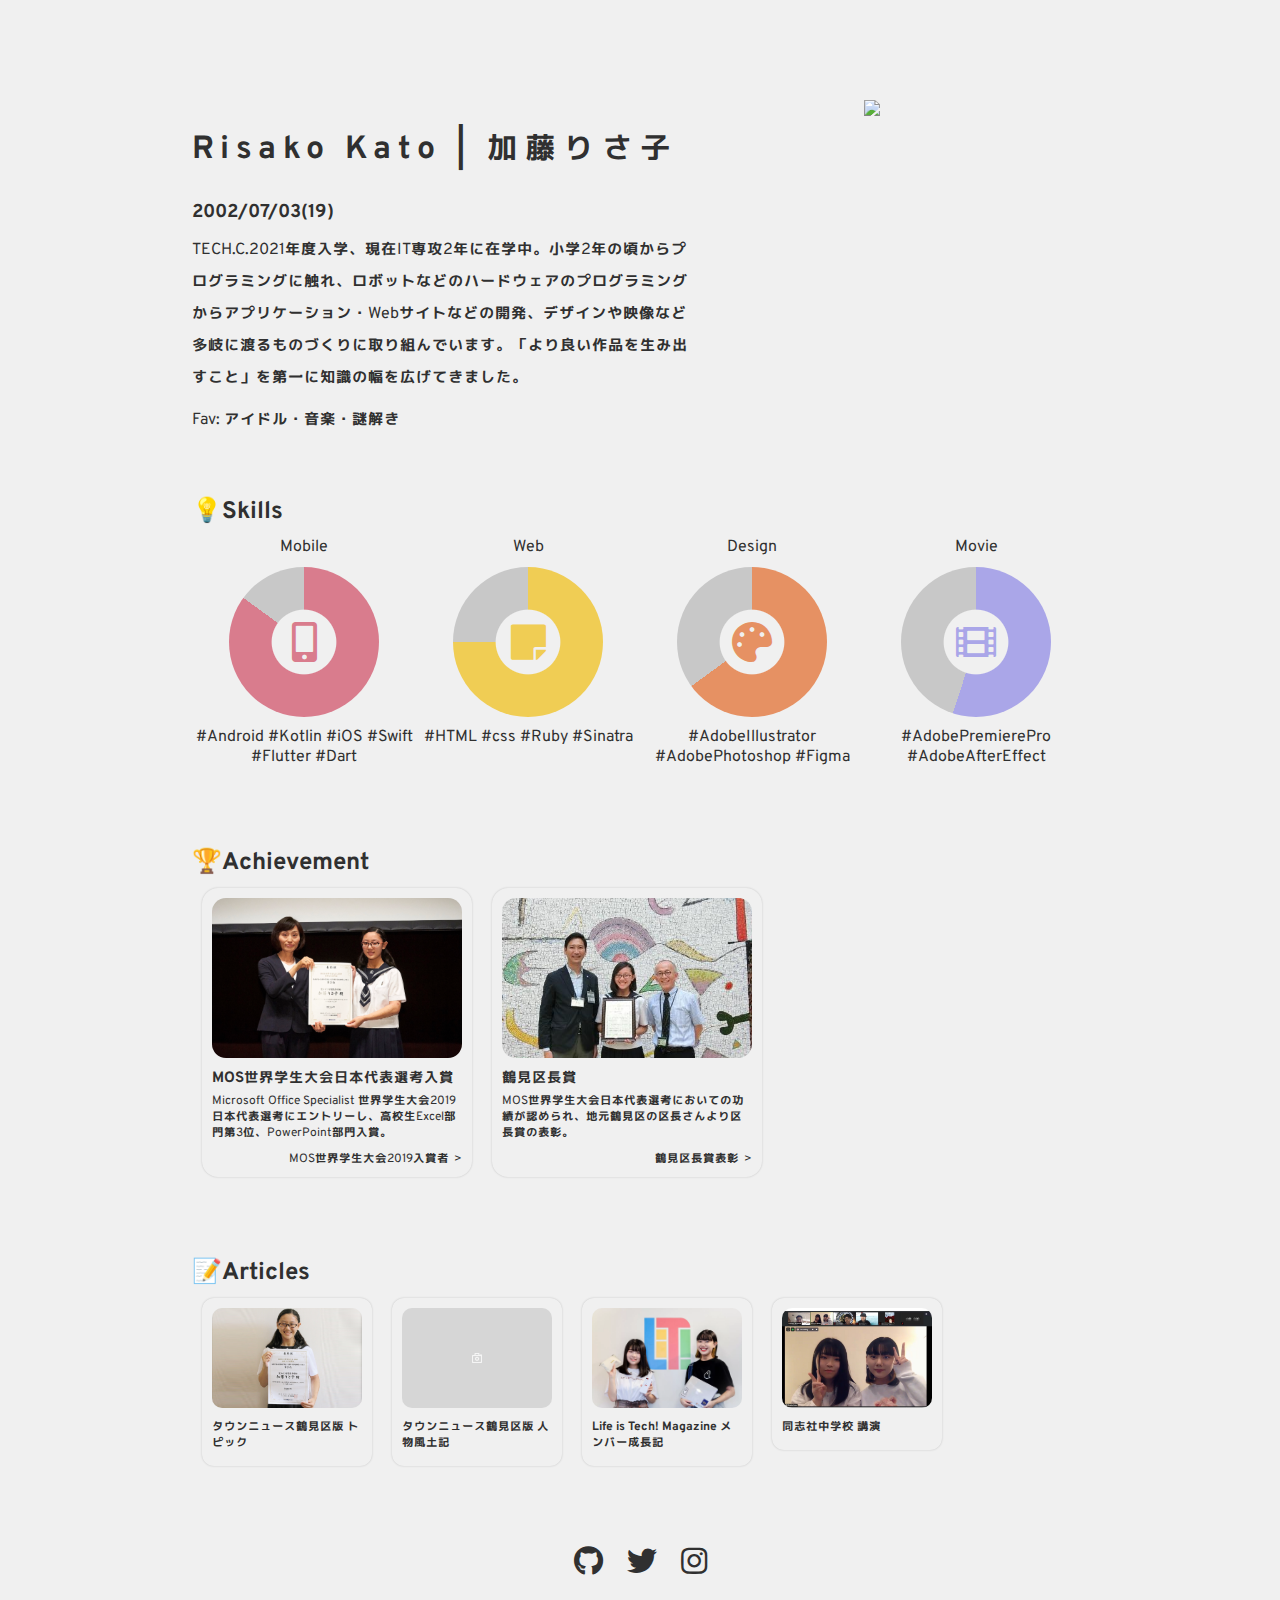
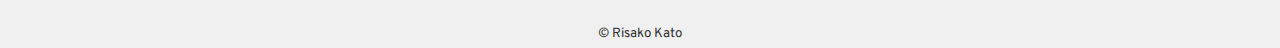
==== index.html @ e6b1b5b1 "add margin" ====
<!DOCTYPE html>
<html>
    <head>
        <title>Home | risako070310</title>
        
        <meta charset="utf-8">
        <meta name="viewport" content="width=device-width,initial-scale=1.0">
        <link rel="stylesheet" href="style.css" type="text/css">
        <link rel="shortcut icon" href="src/logo/logo.png" >
        
<!--        google fonts, fontawesomeの導入-->
        <link rel="preconnect" href="https://fonts.googleapis.com">
        <link rel="preconnect" href="https://fonts.gstatic.com" crossorigin>
        <link href="https://fonts.googleapis.com/css2?family=Overpass:wght@500&display=swap" rel="stylesheet">
        <link rel="stylesheet" href="https://use.fontawesome.com/releases/v5.6.3/css/all.css">
           
<!--        OGPの設定-->
        <meta property="og:title" content="risako070310" />
        <meta property="og:type" content="website" />
        <meta property="og:url" content="https://risako070310.com" />
        <meta property="og:image" content="https://risako070310.com/src/logo/ogp.png" />
        <meta property="og:site_name" content="risako070310" />
        <meta property="og:description" content="Risako Kato | 加藤りさ子 Portfolio2022" />
        <meta name="twitter:card" content="summary" />
    </head>
    <body>
        <div class="container">
            <div class="about_flex">
                <div class="aboutme">
                    <h1>Risako Kato | 加藤りさ子</h1>
                    <h3>2002/07/03(19)</h3>
                    <p>TECH.C.2021年度入学、現在IT専攻2年に在学中。小学2年の頃からプログラミングに触れ、ロボットなどのハードウェアのプログラミングからアプリケーション・Webサイトなどの開発、デザインや映像など多岐に渡るものづくりに取り組んでいます。「より良い作品を生み出すこと」を第一に知識の幅を広げてきました。</p>
                    <p>Fav: アイドル・音楽・謎解き</p>
                </div>
                <img class="profile_image" src="src/profile.jpg">
            </div>

            <div class="skill">
                <h2>💡Skills</h2>
                <div class="skill_flex">
                    <div class="skill_box">
                        <p>Mobile</p>
                        <div class="mobile_pie"><i class="fas fa-mobile-alt"></i></div>
                        <p>#Android #Kotlin #iOS #Swift #Flutter #Dart</p>
                    </div>
                    <div class="skill_box">
                        <p>Web</p>
                        <div class="web_pie"><i class="fas fa-sticky-note"></i></div>
                        <p>#HTML #css #Ruby #Sinatra</p>
                    </div>
                    <div class="skill_box">
                        <p>Design</p>
                        <div class="design_pie"><i class="fas fa-palette"></i></div>
                        <p>#AdobeIllustrator #AdobePhotoshop #Figma</p>
                    </div>
                    <div class="skill_box">
                        <p>Movie</p>
                        <div class="movie_pie"><i class="fas fa-film"></i></div>
                        <p>#AdobePremierePro #AdobeAfterEffect</p>
                    </div>
                </div>
            </div>

            <div class="achievement">
                <h2>🏆Achievement</h2>
                <div class="achieve_flex">
                    <div class="achieve_card">
                        <img src="src/image/mos.jpeg">
                        <h3>MOS世界学生大会日本代表選考入賞</h3>
                        <p>Microsoft Office Specialist 世界学生大会2019日本代表選考にエントリーし、高校生Excel部門第3位、PowerPoint部門入賞。</p>
                        <a href="https://mos.odyssey-com.co.jp/competition/2019/2019_japan.html">MOS世界学生大会2019入賞者<span>></span></a>
                    </div>
                    <div class="achieve_card">
                        <img src="src/image/tsurumi.jpeg">
                        <h3>鶴見区長賞</h3>
                        <p>MOS世界学生大会日本代表選考においての功績が認められ、地元鶴見区の区長さんより区長賞の表彰。</p>
                        <a href="https://www.city.yokohama.lg.jp/tsurumi/kusei/kucho/kuchohyoushou/r1kuchouhyoushou.html">鶴見区長賞表彰<span>></span></a>
                    </div>
                </div>
            </div>

            <div class="articles">
                <h2>📝Articles</h2>
                <div class="article_flex">
                    <a href="https://www.townnews.co.jp/0116/2019/08/01/491647.html?fbclid=IwAR14a92WunIe6uU3t435tsSf5R91WDSwMNdOCR1CVFLHEt_vrtDoDGfNauk">
                        <div class="article_card">
                            <img src="src/image/town.JPG">
                            <h3>タウンニュース鶴見区版 トピック</h3>
                        </div>
                    </a>
                    <a href="https://www.townnews.co.jp/0116/2019/08/01/491581.html">
                        <div class="article_card">
                            <img src="src/image/photo.png">
                            <h3>タウンニュース鶴見区版 人物風土記</h3>
                        </div>
                    </a>
                    <a href="https://life-is-tech.com/news/member/2020-memberinterview-05">
                        <div class="article_card">
                            <img src="src/image/sopomina.webp">
                            <h3>Life is Tech! Magazine メンバー成長記</h3>
                        </div>
                    </a>
                    <a href="https://jhs.js.doshisha.ac.jp/headline/sopo-mina%e3%83%96%e3%83%a9%e3%83%b3%e3%83%89%e3%82%92%e7%ab%8b%e3%81%a1%e4%b8%8a%e3%81%92%e3%81%9f%e9%ab%98%e6%a0%a1%e7%94%9f%e3%81%a8%e3%81%96%e3%81%a3%e3%81%8f%e3%81%b0%e3%82%89%e3%82%93%e3%81%ab/">
                        <div class="article_card">
                            <img src="src/image/doshisha.jpeg">
                            <h3>同志社中学校 講演</h3>
                        </div>
                    </a>
                </div>
            </div>

            <!-- <div>
                <h2>💻Works</h2>
            </div> -->

            <div class="contact" style="margin-top: 70px;">
                <a href="https://github.com/risako070310"><i class="fab fa-github"></i></a>
                <a href="https://twitter.com/risako070310"><i class="fab fa-twitter"></i></a>
                <a href="https://instagram.com/risako070310"><i class="fab fa-instagram"></i></a>
            </div>

            <footer><small class="footer_p">&copy; Risako Kato</small></footer>
        </div>
    </body>
</html>
---- style.css ----
@font-face {
	font-family: 'Myfont';
	src: url("src/font/font.ttf")
}

*{    
    margin: 0px;
    padding: 0px;
}

body{
    width: 100%;
    font-family:  'Overpass', 'Myfont', sans-serif;
    background-color: #f0f0f0;
    color: #303030;
}

.mobile_pie{
    display: flex;
    justify-content: center;
    align-items: center;
    margin-right: auto;
    margin-left: auto;
    font-weight: 700;
    color: #d97c8d;
    background-image: radial-gradient(#f0f0f0 30%, transparent 31%), conic-gradient(#d97c8d 0% 85%, #c8c8c8 85% 100%);
    border-radius: 50%;
}
.web_pie{
    display: flex;
    justify-content: center;
    align-items: center;
    margin-right: auto;
    margin-left: auto;
    font-weight: 700;
    color: #f0cd54;
    background-image: radial-gradient(#f0f0f0 30%, transparent 31%), conic-gradient(#f0cd54 0% 75%, #c8c8c8 75% 100%);
    border-radius: 50%;
}
.design_pie{
    display: flex;
    justify-content: center;
    align-items: center;
    margin-right: auto;
    margin-left: auto;
    font-weight: 700;
    color: #e69163;
    background-image: radial-gradient(#f0f0f0 30%, transparent 31%), conic-gradient(#e69163 0% 65%, #c8c8c8 65% 100%);
    border-radius: 50%;
}
.movie_pie{
    display: flex;
    justify-content: center;
    align-items: center;
    margin-right: auto;
    margin-left: auto;
    font-weight: 700;
    color: #aaa6e8;
    background-image: radial-gradient(#f0f0f0 30%, transparent 31%), conic-gradient(#aaa6e8 0% 55%, #c8c8c8 55% 100%);
    border-radius: 50%;
}

.achieve_flex{
    display: flex;
    flex-wrap: wrap;
    justify-content: start;
    align-items: flex-start;
}

.article_flex{
    display: flex;
    flex-wrap: wrap;
    justify-content: start;
    align-items: flex-start;
}

.contact{
    text-align: center;
    margin-bottom: 40px;
}

.contact a{
    text-decoration: none;
    color: #303030;
    font-size: 30px;
    margin: 10px;
}

footer{
    text-align: center;
    margin-bottom: 5px;
}

/*パソコン向け*/
@media screen and (min-width:961px) {
    .container{
        width: 70%;
        margin: 0 15%;
    }
    .about_flex{
        margin-top: 100px;
        display: flex;
        flex-wrap: wrap;
        justify-content: space-between;
        align-items: flex-start;
    }
    .aboutme{
        width: 70%;
    }
    .aboutme h1{
        margin: 30px 0;
        letter-spacing: 0.2em;
    }
    .aboutme h3{
        margin: 10px 0;
    }
    .aboutme p{
        width: 80%;
        line-height: 200%;
        margin: 10px 0;
    }
    .profile_image{
        width: 25%;
        height: auto;
    }
    .skill{
        margin-top: 50px;
    }
    .skill_flex{
        display: flex;
        flex-wrap: wrap;
        justify-content: space-between;
        text-align: center;
    }
    .skill_box{
        width: 25%;
    }
    .mobile_pie{
        width: 150px;
        height: 150px;
        font-size: 40px;
    }
    .web_pie{
        width: 150px;
        height: 150px;
        font-size: 40px;
    }
    .design_pie{
        width: 150px;
        height: 150px;
        font-size: 40px;
    }
    .movie_pie{
        width: 150px;
        height: 150px;
        font-size: 40px;
    }
    .skill p{
        margin: 10px 0;
    }
    .achievement{
        margin: 70px 0;
    }
    .achieve_card{
        width: 250px;
        margin: 10px;
        border-radius: 16px;
        box-shadow: 0 0 2px 0 #c0c0c0;
        padding: 10px;
    }
    .achieve_card img{
        width: 250px;
        height: 160px;
        object-fit: cover;
        border-radius: 14px;
    }
    .achieve_card h3{
        margin: 5px 0;
        font-size: 15px;
    }
    .achieve_card p{
        font-size: 12px;
    }
    .achieve_card a{
        margin-top: 10px;
        text-decoration: none;
        font-size: 12px;
        color: #303030;
        display: block;
        text-align: end;
    }
    .achieve_card a span{
        margin-left: 5px;
    }
    .achieve_card a:hover span{
        margin-left: 10px;
        transition: all .5s ease-out;
    }
    .article_card{
        width: 150px;
        margin: 10px;
        border-radius: 12px;
        box-shadow: 0 0 2px 0 #c0c0c0;
        padding: 10px;
    }
    .article_card img{
        width: 150px;
        height: 100px;
        object-fit: cover;
        border-radius: 10px;
    }
    .article_card h3{
        margin: 5px 0;
        font-size: 12px;
        text-decoration: none;
        border-bottom: none;
        color: #303030;
    }
    .article_flex a{
        text-decoration: none;
    }
    .article_flex a:hover .article_card{
        opacity: 60%;
    }
}

/*タブレット向け*/
@media screen and (min-width:521px) and (max-width:960px) {
    h2{
        font-size: 20px;
    }
	.container{
        width: 80%;
        margin: 0 10%;
    }
    .about_flex{
        margin: 70px 0;
        display: flex;
        flex-wrap: wrap;
        justify-content: space-between;
        align-items: flex-start;
    }
    .aboutme{
        width: 70%;
    }
    .aboutme h1{
        font-size: 22px;
        margin: 30px 0;
        letter-spacing: 0.1em;
    }
    .aboutme h3{
        font-size: 16px;
        margin: 10px 0;
    }
    .aboutme p{
        font-size: 14px;
        width: 80%;
        line-height: 200%;
        margin: 10px 0;
    }
    .profile_image{
        width: 30%;
        height: auto;
        margin: 50px 0;
    }
    .skill_flex{
        display: flex;
        flex-wrap: wrap;
        justify-content: space-between;
        text-align: center;
    }
    .skill_box{
        width: 20%;
    }
    .mobile_pie{
        width: 130px;
        height: 130px;
        font-size: 30px;
    }
    .web_pie{
        width: 130px;
        height: 130px;
        font-size: 30px;
    }
    .design_pie{
        width: 130px;
        height: 130px;
        font-size: 30px;
    }
    .movie_pie{
        width: 130px;
        height: 130px;
        font-size: 30px;
    }
    .skill p{
        margin: 10px 0;
        font-size: 15px;
    }
    .achievement{
        margin: 70px 0;
    }
    .achieve_card{
        width: 200px;
        margin: 10px;
        border-radius: 16px;
        box-shadow: 0 0 2px 0 #c0c0c0;
        padding: 10px;
    }
    .achieve_card img{
        width: 200px;
        height: 120px;
        object-fit: cover;
        border-radius: 14px;
    }
    .achieve_card h3{
        margin: 5px 0;
        font-size: 15px;
    }
    .achieve_card p{
        font-size: 12px;
    }
    .achieve_card a{
        margin-top: 10px;
        text-decoration: none;
        font-size: 10px;
        color: #303030;
        display: block;
        text-align: end;
    }
    .achieve_card a span{
        margin-left: 5px;
    }
    .article_card{
        width: 120px;
        margin: 5px;
        border-radius: 10px;
        box-shadow: 0 0 2px 0 #c0c0c0;
        padding: 10px;
    }
    .article_card img{
        width: 120px;
        height: 70px;
        object-fit: cover;
        border-radius: 8px;
    }
    .article_card h3{
        margin: 5px 0;
        font-size: 12px;
        text-decoration: none;
        border-bottom: none;
        color: #303030;
    }
    .article_flex a{
        text-decoration: none;
    }
}

/*スマホ向け*/
@media screen and (min-width:351px) and (max-width:520px) {
	.container{
        width: 80%;
        margin: 0 10%;
    }
    .aboutme h1{
        font-size: 20px;
        margin: 30px 0;
        letter-spacing: 0.1em;
    }
    .aboutme h3{
        font-size: 16px;
        margin: 10px 0;
    }
    .aboutme p{
        font-size: 14px;
        line-height: 200%;
        margin: 10px 0;
    }
    .profile_image{
        width: 70%;
        height: auto;
        margin: 0 15%;
    }
    .skill{
        margin-top: 50px;
    }
    .skill_flex{
        display: flex;
        flex-wrap: wrap;
        justify-content: space-around;
        text-align: center;
    }
    .skill_box{
        width: 40%;
    }
    .mobile_pie{
        width: 70px;
        height: 70px;
        font-size: 20px;
    }
    .web_pie{
        width: 70px;
        height: 70px;
        font-size: 20px;
    }
    .design_pie{
        width: 70px;
        height: 70px;
        font-size: 20px;
    }
    .movie_pie{
        width: 70px;
        height: 70px;
        font-size: 20px;
    }
    .skill p{
        margin: 10px 0;
        font-size: 15px;
    }
    .achievement{
        margin: 70px 0;
    }
    .achieve_flex{
        justify-content: space-around;
        align-items: flex-start;
    }
    .achieve_card{
        width: 250px;
        margin: 10px;
        border-radius: 16px;
        box-shadow: 0 0 2px 0 #c0c0c0;
        padding: 10px;
    }
    .achieve_card img{
        width: 250px;
        height: 120px;
        object-fit: cover;
        border-radius: 14px;
    }
    .achieve_card h3{
        margin: 5px 0;
        font-size: 15px;
    }
    .achieve_card p{
        font-size: 12px;
    }
    .achieve_card a{
        margin-top: 10px;
        text-decoration: none;
        font-size: 10px;
        color: #303030;
        display: block;
        text-align: end;
    }
    .achieve_card a span{
        margin-left: 5px;
    }
    .article_flex{
        justify-content: space-between;
    }
    .article_card{
        width: 120px;
        margin: 5px;
        border-radius: 10px;
        box-shadow: 0 0 2px 0 #c0c0c0;
        padding: 10px;
    }
    .article_card img{
        width: 120px;
        height: 70px;
        object-fit: cover;
        border-radius: 8px;
    }
    .article_card h3{
        margin: 5px 0;
        font-size: 12px;
        text-decoration: none;
        border-bottom: none;
        color: #303030;
    }
    .article_flex a{
        text-decoration: none;
    }
}

@media screen and (min-width:1px) and (max-width:350px) {
	.container{
        width: 80%;
        margin: 0 10%;
    }
    .aboutme h1{
        font-size: 20px;
        margin: 30px 0;
    }
    .aboutme h3{
        font-size: 16px;
        margin: 10px 0;
    }
    .aboutme p{
        font-size: 14px;
        line-height: 200%;
        margin: 10px 0;
    }
    .profile_image{
        width: 70%;
        height: auto;
        margin: 10px 15%;
    }
    .skill{
        margin-top: 50px;
    }
    .skill_flex{
        display: flex;
        flex-wrap: wrap;
        justify-content: space-around;
        text-align: center;
    }
    .skill_box{
        width: 70%;
    }
    .mobile_pie{
        width: 70px;
        height: 70px;
        font-size: 20px;
    }
    .web_pie{
        width: 70px;
        height: 70px;
        font-size: 20px;
    }
    .design_pie{
        width: 70px;
        height: 70px;
        font-size: 20px;
    }
    .movie_pie{
        width: 70px;
        height: 70px;
        font-size: 20px;
    }
    .skill p{
        margin: 10px 0;
        font-size: 15px;
    }
    .achievement{
        margin: 70px 0;
    }
    .achieve_flex{
        justify-content: space-around;
        align-items: flex-start;
    }
    .achieve_card{
        width: 200px;
        margin: 10px;
        border-radius: 16px;
        box-shadow: 0 0 2px 0 #c0c0c0;
        padding: 10px;
    }
    .achieve_card img{
        width: 200px;
        height: 120px;
        object-fit: cover;
        border-radius: 14px;
    }
    .achieve_card h3{
        margin: 5px 0;
        font-size: 15px;
    }
    .achieve_card p{
        font-size: 12px;
    }
    .achieve_card a{
        margin-top: 10px;
        text-decoration: none;
        font-size: 10px;
        color: #303030;
        display: block;
        text-align: end;
    }
    .achieve_card a span{
        margin-left: 5px;
    }
    .article_flex{
        justify-content: space-between;
    }
    .article_card{
        width: 120px;
        margin: 5px;
        border-radius: 10px;
        box-shadow: 0 0 2px 0 #c0c0c0;
        padding: 10px;
    }
    .article_card img{
        width: 120px;
        height: 70px;
        object-fit: cover;
        border-radius: 8px;
    }
    .article_card h3{
        margin: 5px 0;
        font-size: 12px;
        text-decoration: none;
        border-bottom: none;
        color: #303030;
    }
    .article_flex a{
        text-decoration: none;
    }
}
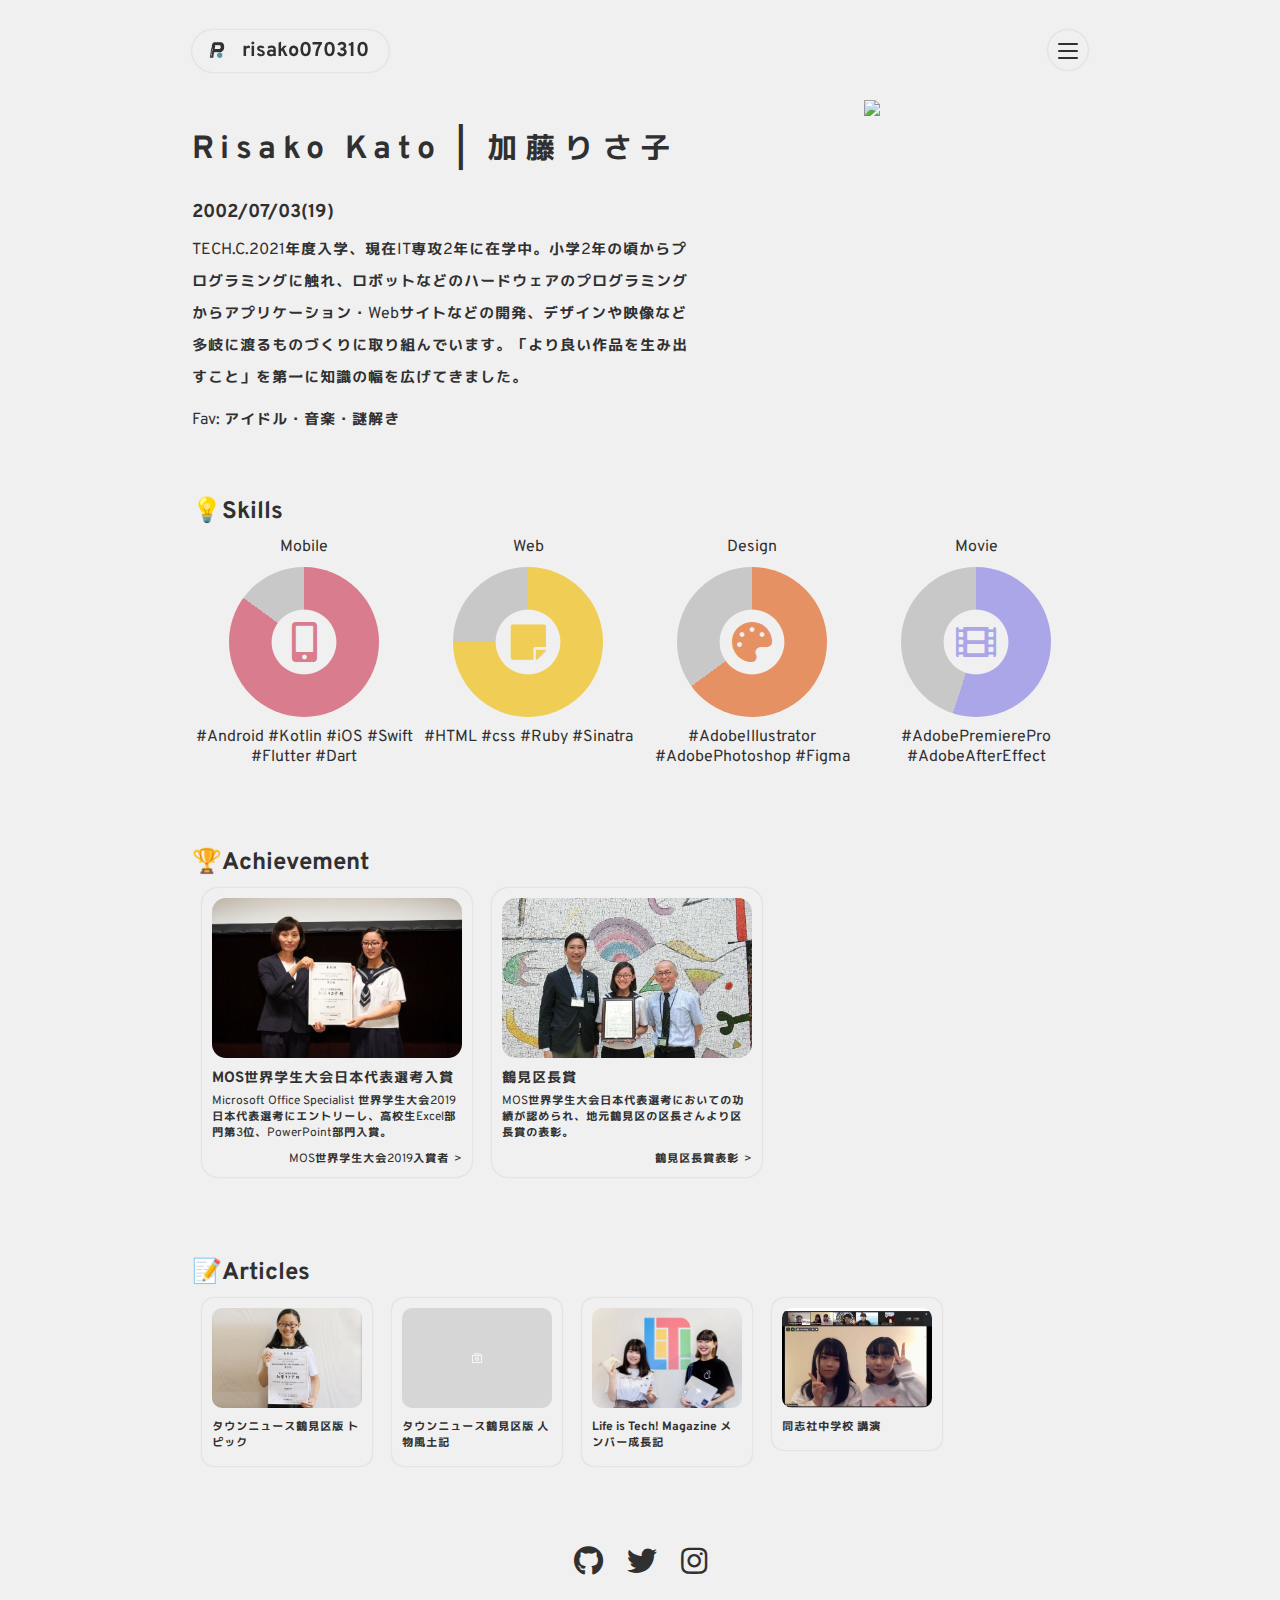
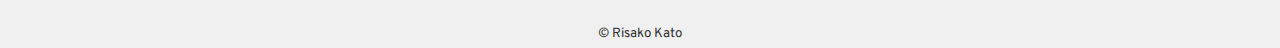
==== commit 85f358a5: "add hambargar menu" ====
--- a/index.html
+++ b/index.html
@@ -1,12 +1,27 @@
 <!DOCTYPE html>
 <html>
     <head>
+        <!-- Global site tag (gtag.js) - Google Analytics -->
+        <script async src="https://www.googletagmanager.com/gtag/js?id=UA-144247257-9"></script>
+        <script>
+          window.dataLayer = window.dataLayer || [];
+          function gtag(){dataLayer.push(arguments);}
+          gtag('js', new Date());
+
+          gtag('config', 'UA-144247257-9');
+        </script>
+        
         <title>Home | risako070310</title>
         
         <meta charset="utf-8">
         <meta name="viewport" content="width=device-width,initial-scale=1.0">
         <link rel="stylesheet" href="style.css" type="text/css">
+        <link rel="stylesheet" href="header.css" type="text/css">
         <link rel="shortcut icon" href="src/logo/logo.png" >
+
+
+<!--        jqueryの読み込み-->
+        <script src="https://ajax.googleapis.com/ajax/libs/jquery/2.0.0/jquery.min.js"></script>
         
 <!--        google fonts, fontawesomeの導入-->
         <link rel="preconnect" href="https://fonts.googleapis.com">
@@ -24,6 +39,32 @@
         <meta name="twitter:card" content="summary" />
     </head>
     <body>
+        <header>
+            <a href="/" class="header_a">
+                <div class="header_left">
+                    <img src="/src/logo/logo.png">
+                    <h1>risako070310</h1>
+                </div>
+            </a>
+            <div id="nav-toggle">
+                <div><span></span><span></span><span></span></div>
+            </div>
+    
+            <div id="gloval-nav">
+                <nav>
+                    <ul>
+                        <li><a href="/">Home</a></li>
+                        <li><a href="/works">Works</a></li>
+                    </ul>
+                </nav>
+                <div class="contact">
+                    <a href="https://github.com/risako070310"><i class="fab fa-github"></i></a>
+                    <a href="https://twitter.com/risako070310"><i class="fab fa-twitter"></i></a>
+                    <a href="https://instagram.com/risako070310"><i class="fab fa-instagram"></i></a>
+                </div>
+            </div>
+        </header>
+        
         <div class="container">
             <div class="about_flex">
                 <div class="aboutme">
@@ -122,4 +163,13 @@
             <footer><small class="footer_p">&copy; Risako Kato</small></footer>
         </div>
     </body>
+
+<!--	ハンバーガーメニューのJS読み込み-->
+    <script type="text/javascript">
+        $(function () {
+            $('#nav-toggle').on('click', function() {
+                $('body').toggleClass('open');
+            });
+        });
+    </script>
 </html>--- a/style.css
+++ b/style.css
@@ -361,6 +361,9 @@
         width: 80%;
         margin: 0 10%;
     }
+    .aboutme{
+        margin-top: 120px;
+    }
     .aboutme h1{
         font-size: 20px;
         margin: 30px 0;
@@ -487,6 +490,9 @@
         width: 80%;
         margin: 0 10%;
     }
+    .aboutme{
+        margin-top: 120px;
+    }
     .aboutme h1{
         font-size: 20px;
         margin: 30px 0;
--- a/header.css
+++ b/header.css
@@ -0,0 +1,263 @@
+.header_a{
+    text-decoration: none;
+}
+.header_left{
+    position: fixed;
+    top: 30px;
+    left: 15%;
+    background-color: #f0f0f0;
+    box-shadow: 0 0 2px 0 #c0c0c0;
+    border-radius: 30px;
+    display: flex;
+}
+.header_left img{
+    width: 40px;
+    height: 40px;
+    border-radius: 20px;
+    margin: 0 5px;
+}
+.header_left h1{
+    color: #303030;
+    font-size: 20px;
+    margin: 8px 0;
+    margin-right: 20px;
+}
+
+/* ハンバーガー */
+#nav-toggle {
+    position: fixed;
+    top: 30px;
+    right: 15%;
+    height: 40px;
+    cursor: pointer;
+    border-radius: 20px;
+    background-color: #f0f0f0;
+    box-shadow: 0 0 2px 0 #c0c0c0;
+}
+
+#nav-toggle div {
+    position: relative;
+    width: 40px;
+}
+#nav-toggle span {
+    border-radius: 2px;
+    width: 50%;
+    height: 2px;
+    left: 5px;
+    display: block;
+    background: #303030;
+    position: absolute;
+    -webkit-transition: top .5s ease, -webkit-transform .6s ease-in-out;
+    transition: top .5s ease, -webkit-transform .6s ease-in-out;
+    transition: transform .6s ease-in-out, top .5s ease;
+    transition: transform .6s ease-in-out, top .5s ease, -webkit-transform .6s ease-in-out;
+    margin: 3px 5px;
+}
+#nav-toggle span:nth-child(1) {
+    top: 10px;
+}
+#nav-toggle span:nth-child(2) {
+    top: 17px;
+}
+#nav-toggle span:nth-child(3) {
+    top: 24px;
+}
+#nav-toggle:hover span:nth-child(1) {
+    top: 12px;
+}
+#nav-toggle:hover span:nth-child(3) {
+    top: 22px;
+}
+
+.open #nav-toggle{
+    background: none;
+}
+.open #nav-toggle span {
+    background: #fff;
+}
+.open #nav-toggle span:nth-child(1) {
+    top: 15px;
+    -webkit-transform: rotate(45deg);
+    transform: rotate(45deg);
+}
+.open #nav-toggle span:nth-child(2) {
+    top: 15px;
+    width: 0;
+    left: 50%;
+}
+.open #nav-toggle span:nth-child(3) {
+    top: 15px;
+    -webkit-transform: rotate(-45deg);
+    transform: rotate(-45deg);
+}
+
+/* z-index */
+#nav-toggle {
+    z-index: 1000;
+}
+
+#container {
+    z-index: 900;
+}
+
+#gloval-nav {
+    background: #c0c0c0;
+    color: #fff;
+    position: fixed;
+    top: 0;
+    left: 0;
+    right: 0;
+    bottom: 0;
+    z-index: 990;
+    text-align: center;
+    display: -webkit-box;
+    display: flex;
+    visibility: hidden;
+    -webkit-box-orient: vertical;
+    -webkit-box-direction: normal;
+          flex-direction: column;
+    -webkit-box-pack: center;
+          justify-content: center;
+    -webkit-box-align: center;
+          align-items: center;
+    font-size: 29px;
+    -webkit-transition: opacity .6s ease, visibility .6s ease;
+    transition: opacity .6s ease, visibility .6s ease;
+}
+
+#gloval-nav a {
+    display: block;
+    color: #fff;
+    font-family: 'Overpass', sans-serif;
+    text-decoration: none;
+    -webkit-transition: color .6s ease;
+    transition: color .6s ease;
+    font-size: 1.25em;
+    font-weight: 800;
+}
+#gloval-nav a:hover {
+    color: #303030;
+}
+
+#gloval-nav a:before {
+    position: absolute;
+    content:'';
+    top: 0.4em;
+    left: 0.2em;
+    height:0;
+    width:0;
+    border-style: solid;
+    border-color: transparent transparent transparent #333333;
+  }
+
+#gloval-nav a::after {
+    position: absolute;
+    bottom: -8px;
+    left: 0;
+    content: "";
+    width: 100%;
+    height: 3px;
+    background: #333;
+    transform: scale(0, 1);
+    transform-origin: center top;
+    transition: transform 0.3s;
+}
+
+#gloval-nav a:hover::after {
+    transform: scale(1, 1);
+}
+
+nav ul {
+    list-style: none;
+}
+#gloval-nav ul li {
+    margin: 30px 0;
+    opacity: 0;
+    -webkit-transform: translateX(200px);
+    transform: translateX(200px);
+    -webkit-transition: opacity .2s ease, -webkit-transform .6s ease;
+    transition: opacity .2s ease, -webkit-transform .6s ease;
+    transition: transform .6s ease, opacity .2s ease;
+    transition: transform .6s ease, opacity .2s ease, -webkit-transform .6s ease;
+}
+#gloval-nav ul li:nth-child(2) {
+    -webkit-transition-delay: .15s;
+      transition-delay: .15s;
+}
+#gloval-nav ul li:nth-child(3) {
+    -webkit-transition-delay: .3s;
+      transition-delay: .3s;
+}
+#gloval-nav ul li:nth-child(4) {
+    -webkit-transition-delay: .45s;
+      transition-delay: .45s;
+}
+#gloval-nav ul li:nth-child(5) {
+    -webkit-transition-delay: .6s;
+      transition-delay: .6s;
+}
+#gloval-nav ul li:nth-child(6) {
+    -webkit-transition-delay: .75s;
+      transition-delay: .75s;
+}
+#gloval-nav ul li:nth-child(7) {
+    -webkit-transition-delay: .9s;
+      transition-delay: .9s;
+}
+#gloval-nav .contact {
+    text-align: center;
+    display: flex;
+    margin-top: 40px;
+}
+
+#gloval-nav .contact a{
+    font-size: 20px;
+}
+
+/* open */
+.open {
+    overflow: hidden;
+}
+.open #gloval-nav {
+    visibility: visible;
+    opacity: 1;
+}
+.open #gloval-nav li {
+    opacity: 1;
+    -webkit-transform: translateX(0);
+          transform: translateX(0);
+    -webkit-transition: opacity .9s ease, -webkit-transform 1s ease;
+    transition: opacity .9s ease, -webkit-transform 1s ease;
+    transition: transform 1s ease, opacity .9s ease;
+    transition: transform 1s ease, opacity .9s ease, -webkit-transform 1s ease;
+}
+
+
+/*タブレット向け*/
+@media screen and (min-width:521px) and (max-width:960px) {
+    .header_left{
+        left: 10%;
+    }
+    #nav-toggle {
+        right: 10%;
+    }
+}
+
+/*スマホ向け*/
+@media screen and (min-width:351px) and (max-width:520px) {
+    .header_left{
+        left: 10%;
+    }
+    #nav-toggle {
+        right: 10%;
+    }
+}
+
+@media screen and (min-width:1px) and (max-width:350px) {
+    .header_left{
+        left: 10%;
+    }
+    #nav-toggle {
+        right: 10%;
+    }
+}
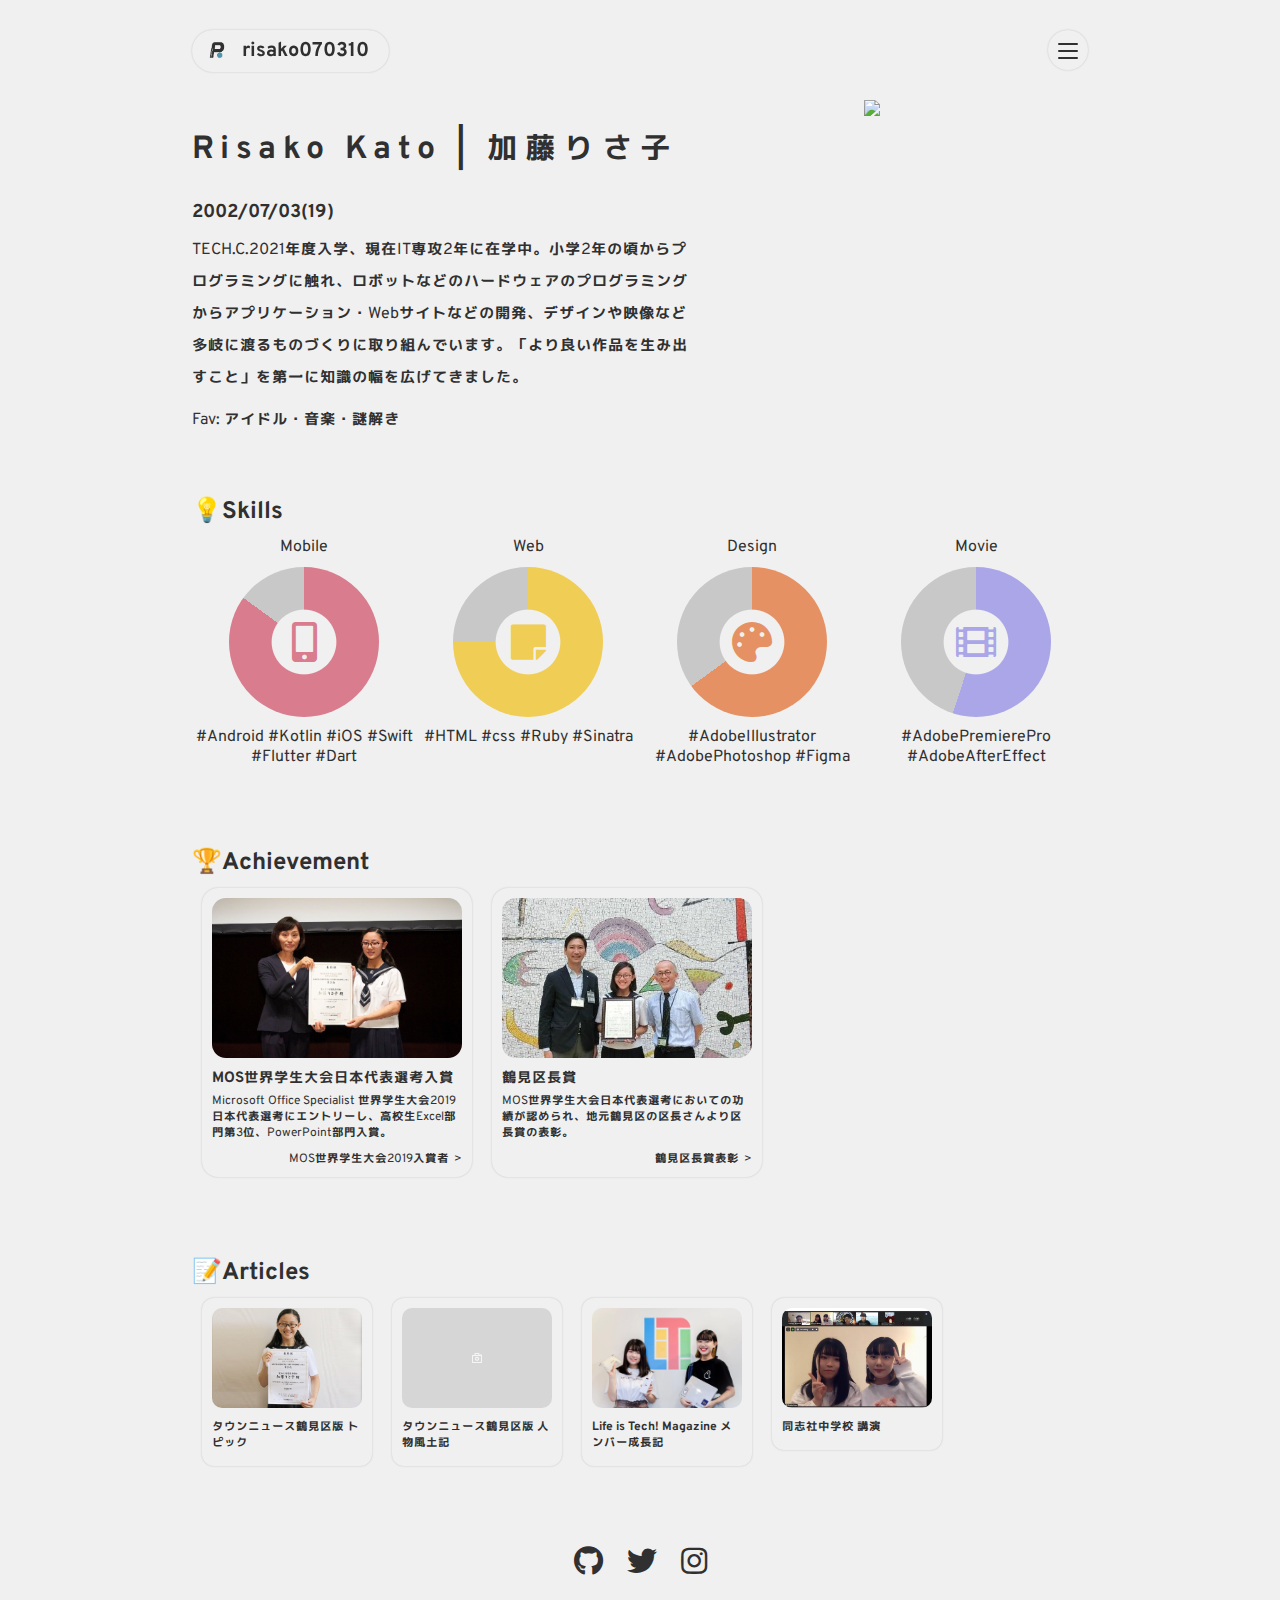
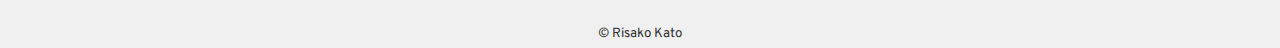
==== commit 2bb0cb32: "add card layout" ====
--- a/index.html
+++ b/index.html
@@ -53,15 +53,17 @@
             <div id="gloval-nav">
                 <nav>
                     <ul>
-                        <li><a href="/">Home</a></li>
-                        <li><a href="/works">Works</a></li>
+                        <li><a href="https://risako070310.com" class="page">Home</a></li>
+                        <li><a href="https://risako070310.com/works" class="page">Works</a></li>
+                        <li>
+                            <div class="contact">
+                                <a href="https://github.com/risako070310"><i class="fab fa-github"></i></a>
+                                <a href="https://twitter.com/risako070310"><i class="fab fa-twitter"></i></a>
+                                <a href="https://instagram.com/risako070310"><i class="fab fa-instagram"></i></a>
+                            </div>
+                        </li>
                     </ul>
                 </nav>
-                <div class="contact">
-                    <a href="https://github.com/risako070310"><i class="fab fa-github"></i></a>
-                    <a href="https://twitter.com/risako070310"><i class="fab fa-twitter"></i></a>
-                    <a href="https://instagram.com/risako070310"><i class="fab fa-instagram"></i></a>
-                </div>
             </div>
         </header>
         
--- a/header.css
+++ b/header.css
@@ -31,7 +31,6 @@
     height: 40px;
     cursor: pointer;
     border-radius: 20px;
-    background-color: #f0f0f0;
     box-shadow: 0 0 2px 0 #c0c0c0;
 }
 
@@ -139,7 +138,7 @@
     color: #303030;
 }
 
-#gloval-nav a:before {
+#gloval-nav .page:before {
     position: absolute;
     content:'';
     top: 0.4em;
@@ -150,7 +149,7 @@
     border-color: transparent transparent transparent #333333;
   }
 
-#gloval-nav a::after {
+#gloval-nav .page::after {
     position: absolute;
     bottom: -8px;
     left: 0;
@@ -163,7 +162,7 @@
     transition: transform 0.3s;
 }
 
-#gloval-nav a:hover::after {
+#gloval-nav .page:hover::after {
     transform: scale(1, 1);
 }
 
@@ -206,11 +205,11 @@
 }
 #gloval-nav .contact {
     text-align: center;
-    display: flex;
     margin-top: 40px;
 }
 
 #gloval-nav .contact a{
+    float: left;
     font-size: 20px;
 }
 
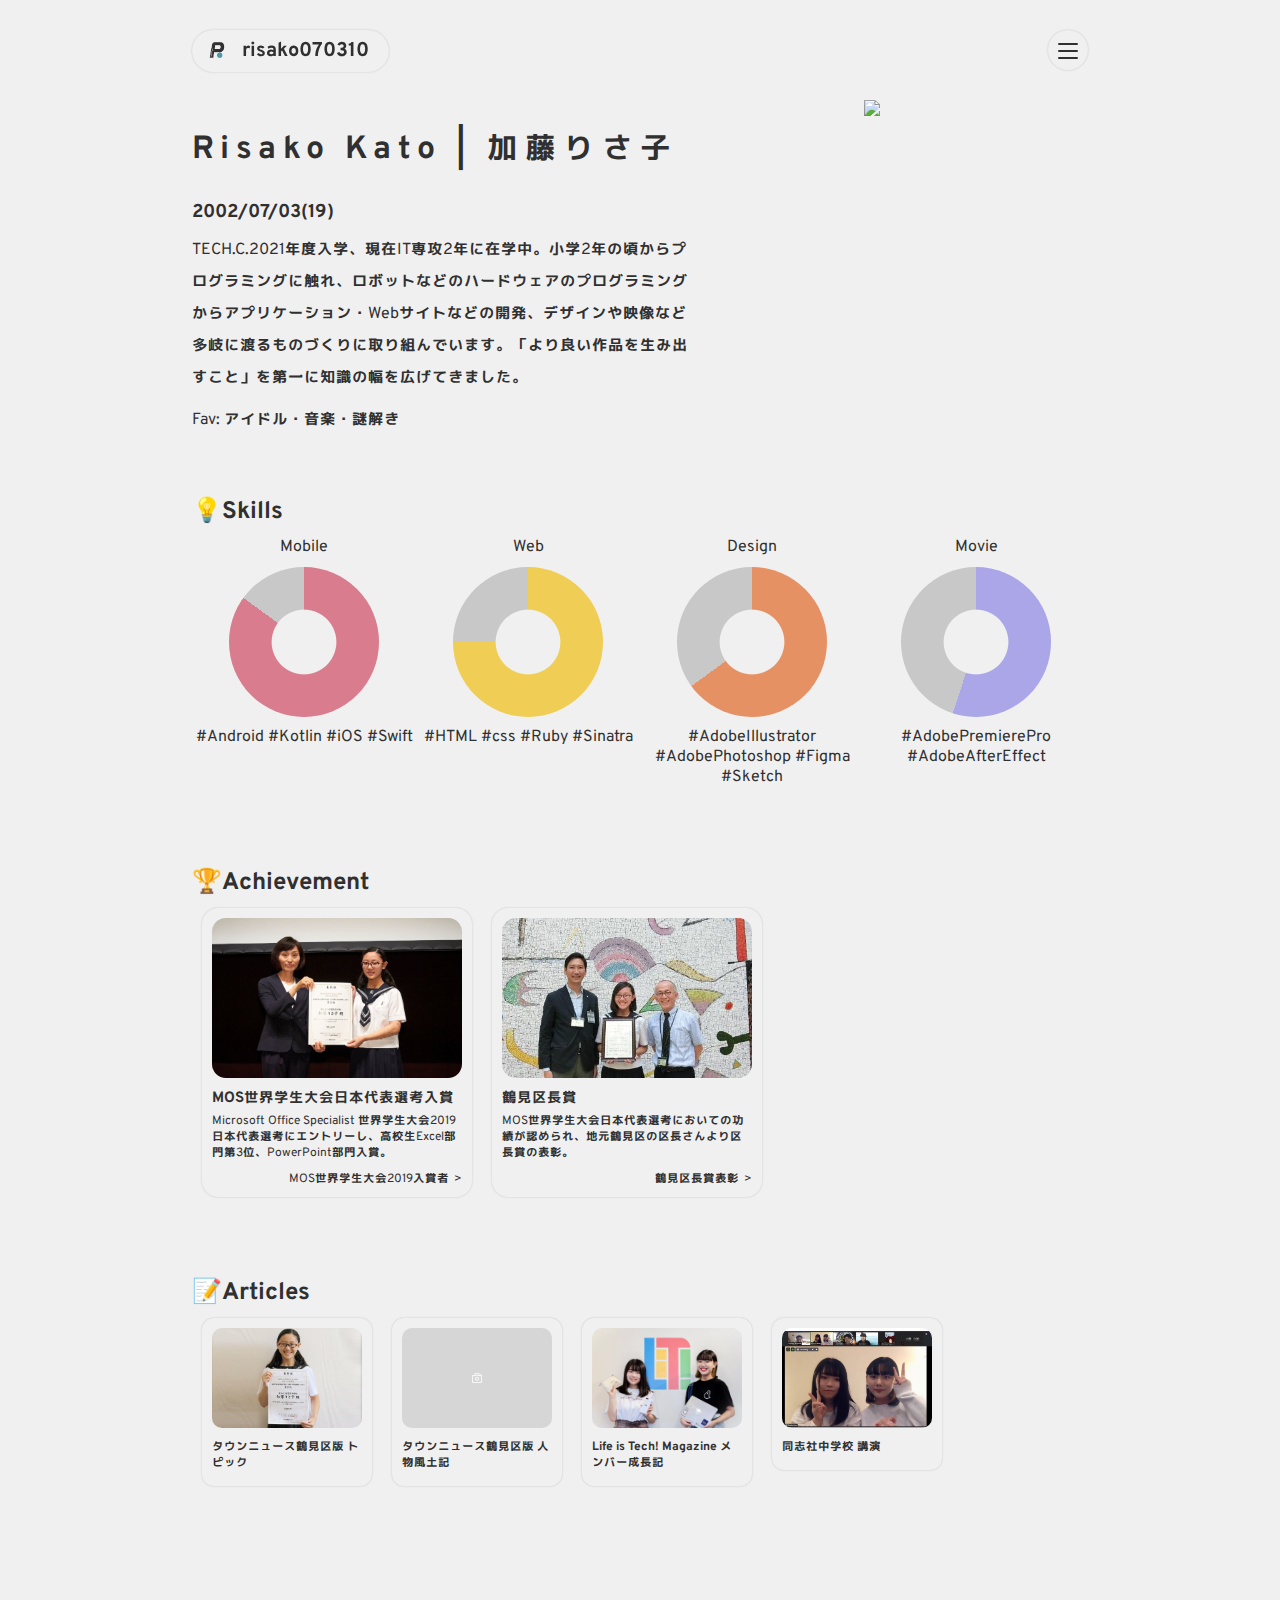
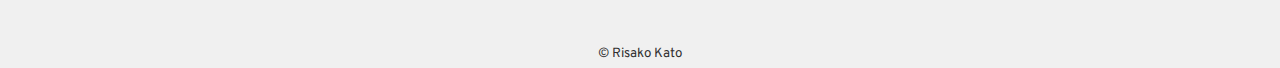
==== commit ef1d01fc: "add: instagram" ====
--- a/index.html
+++ b/index.html
@@ -17,7 +17,7 @@
         <meta name="viewport" content="width=device-width,initial-scale=1.0">
         <link rel="stylesheet" href="style.css" type="text/css">
         <link rel="stylesheet" href="header.css" type="text/css">
-        <link rel="shortcut icon" href="src/logo/logo.png" >
+        <link rel="shortcut icon" href="/src/logo/logo.png" >
 
 
 <!--        jqueryの読み込み-->
@@ -27,7 +27,7 @@
         <link rel="preconnect" href="https://fonts.googleapis.com">
         <link rel="preconnect" href="https://fonts.gstatic.com" crossorigin>
         <link href="https://fonts.googleapis.com/css2?family=Overpass:wght@500&display=swap" rel="stylesheet">
-        <link rel="stylesheet" href="https://use.fontawesome.com/releases/v5.6.3/css/all.css">
+        <link rel="stylesheet" href="https://use.fontawesome.com/releases/v6.2.1/css/all.css">
            
 <!--        OGPの設定-->
         <meta property="og:title" content="risako070310" />
@@ -36,7 +36,7 @@
         <meta property="og:image" content="https://risako070310.com/src/logo/ogp.png" />
         <meta property="og:site_name" content="risako070310" />
         <meta property="og:description" content="Risako Kato | 加藤りさ子 Portfolio2022" />
-        <meta name="twitter:card" content="summary" />
+        <meta name="twitter:card" content="summary_large_image" />
     </head>
     <body>
         <header>
@@ -84,17 +84,17 @@
                     <div class="skill_box">
                         <p>Mobile</p>
                         <div class="mobile_pie"><i class="fas fa-mobile-alt"></i></div>
-                        <p>#Android #Kotlin #iOS #Swift #Flutter #Dart</p>
+                        <p>#Android #Kotlin #iOS #Swift</p>
                     </div>
                     <div class="skill_box">
                         <p>Web</p>
-                        <div class="web_pie"><i class="fas fa-sticky-note"></i></div>
+                        <div class="web_pie"><i class="fa-solid fa-globe"></i></div>
                         <p>#HTML #css #Ruby #Sinatra</p>
                     </div>
                     <div class="skill_box">
                         <p>Design</p>
                         <div class="design_pie"><i class="fas fa-palette"></i></div>
-                        <p>#AdobeIllustrator #AdobePhotoshop #Figma</p>
+                        <p>#AdobeIllustrator #AdobePhotoshop #Figma #Sketch</p>
                     </div>
                     <div class="skill_box">
                         <p>Movie</p>
--- a/style.css
+++ b/style.css
@@ -86,6 +86,10 @@
     margin: 10px;
 }
 
+.contact a:hover{
+    opacity: 0.6;
+}
+
 footer{
     text-align: center;
     margin-bottom: 5px;
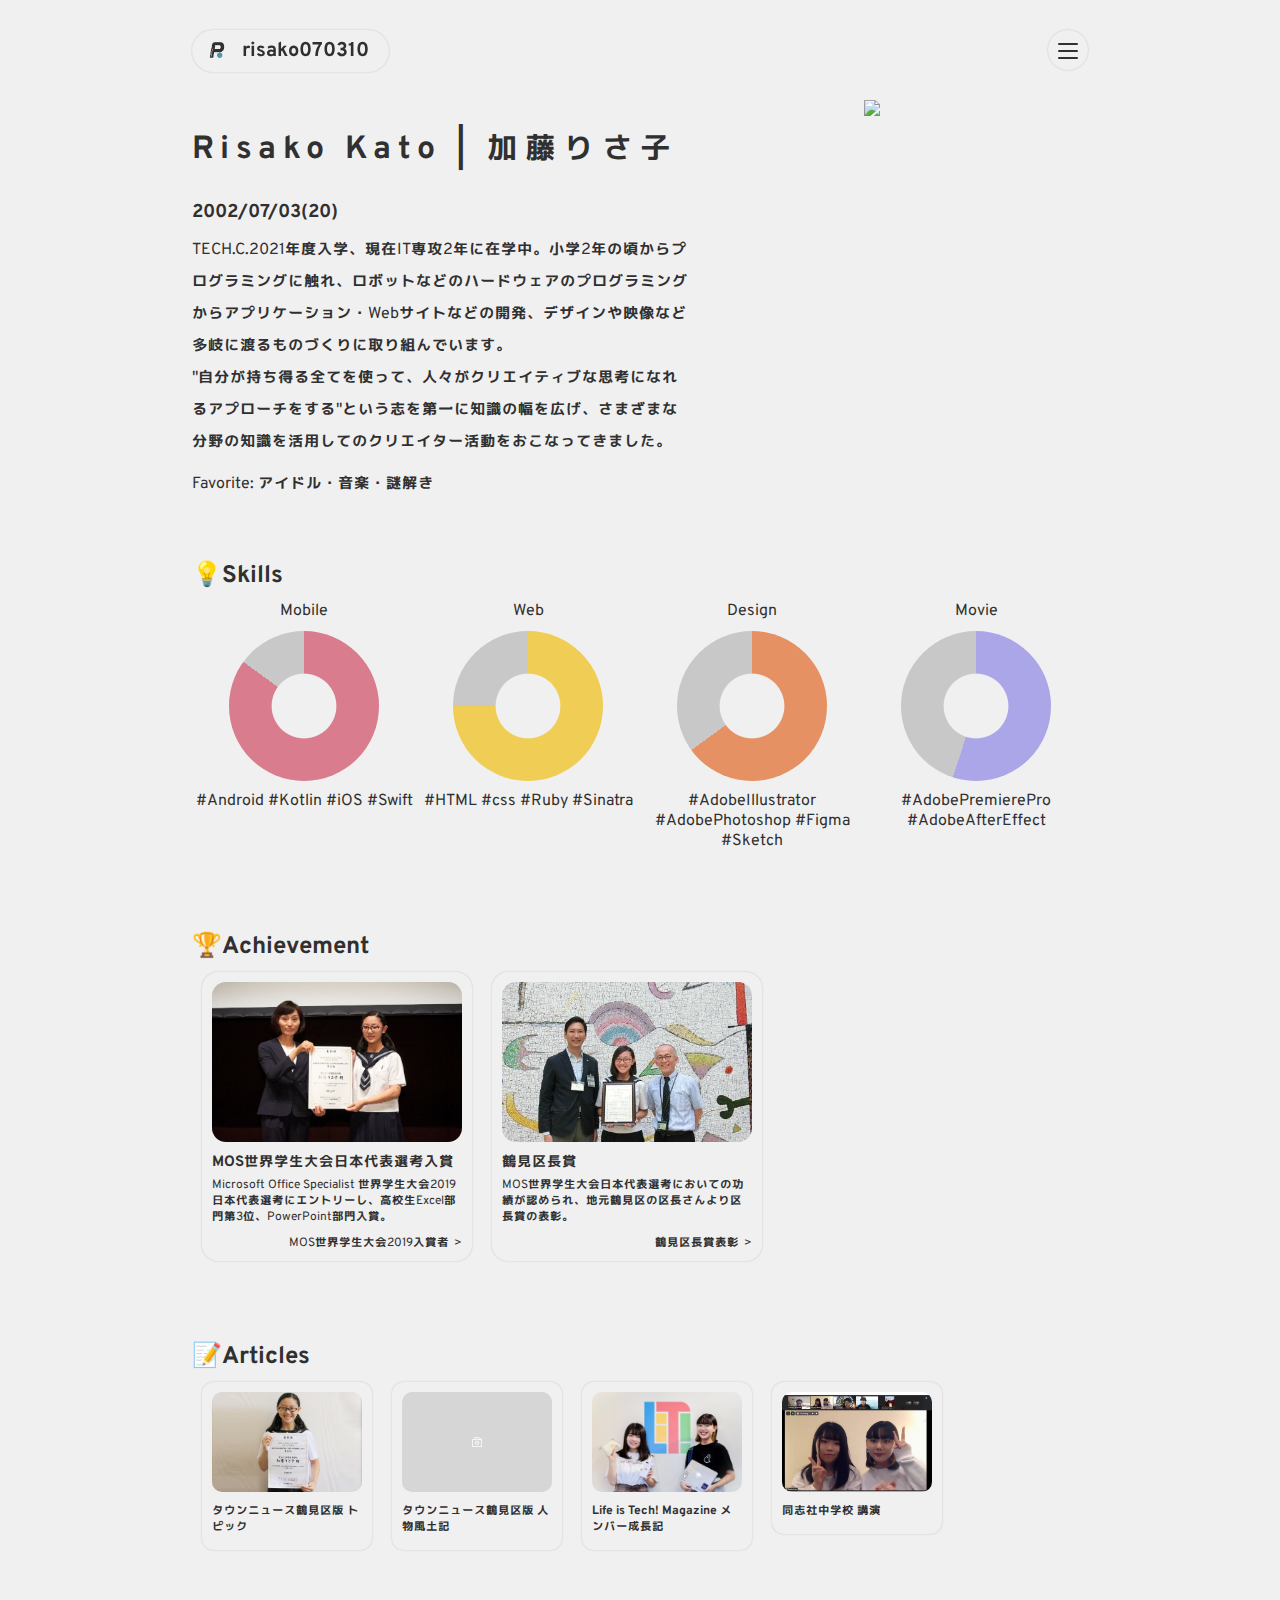
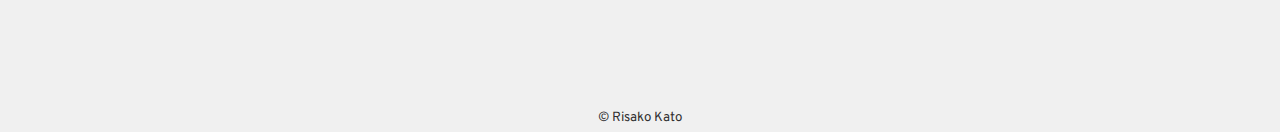
==== commit 3adb7b16: "add: work list" ====
--- a/index.html
+++ b/index.html
@@ -71,9 +71,9 @@
             <div class="about_flex">
                 <div class="aboutme">
                     <h1>Risako Kato | 加藤りさ子</h1>
-                    <h3>2002/07/03(19)</h3>
-                    <p>TECH.C.2021年度入学、現在IT専攻2年に在学中。小学2年の頃からプログラミングに触れ、ロボットなどのハードウェアのプログラミングからアプリケーション・Webサイトなどの開発、デザインや映像など多岐に渡るものづくりに取り組んでいます。「より良い作品を生み出すこと」を第一に知識の幅を広げてきました。</p>
-                    <p>Fav: アイドル・音楽・謎解き</p>
+                    <h3>2002/07/03(20)</h3>
+                    <p>TECH.C.2021年度入学、現在IT専攻2年に在学中。小学2年の頃からプログラミングに触れ、ロボットなどのハードウェアのプログラミングからアプリケーション・Webサイトなどの開発、デザインや映像など多岐に渡るものづくりに取り組んでいます。<br>"自分が持ち得る全てを使って、人々がクリエイティブな思考になれるアプローチをする"という志を第一に知識の幅を広げ、さまざまな分野の知識を活用してのクリエイター活動をおこなってきました。</p>
+                    <p>Favorite: アイドル・音楽・謎解き</p>
                 </div>
                 <img class="profile_image" src="src/profile.jpg">
             </div>
--- a/header.css
+++ b/header.css
@@ -2,6 +2,7 @@
     text-decoration: none;
 }
 .header_left{
+    z-index: 1000;
     position: fixed;
     top: 30px;
     left: 15%;
